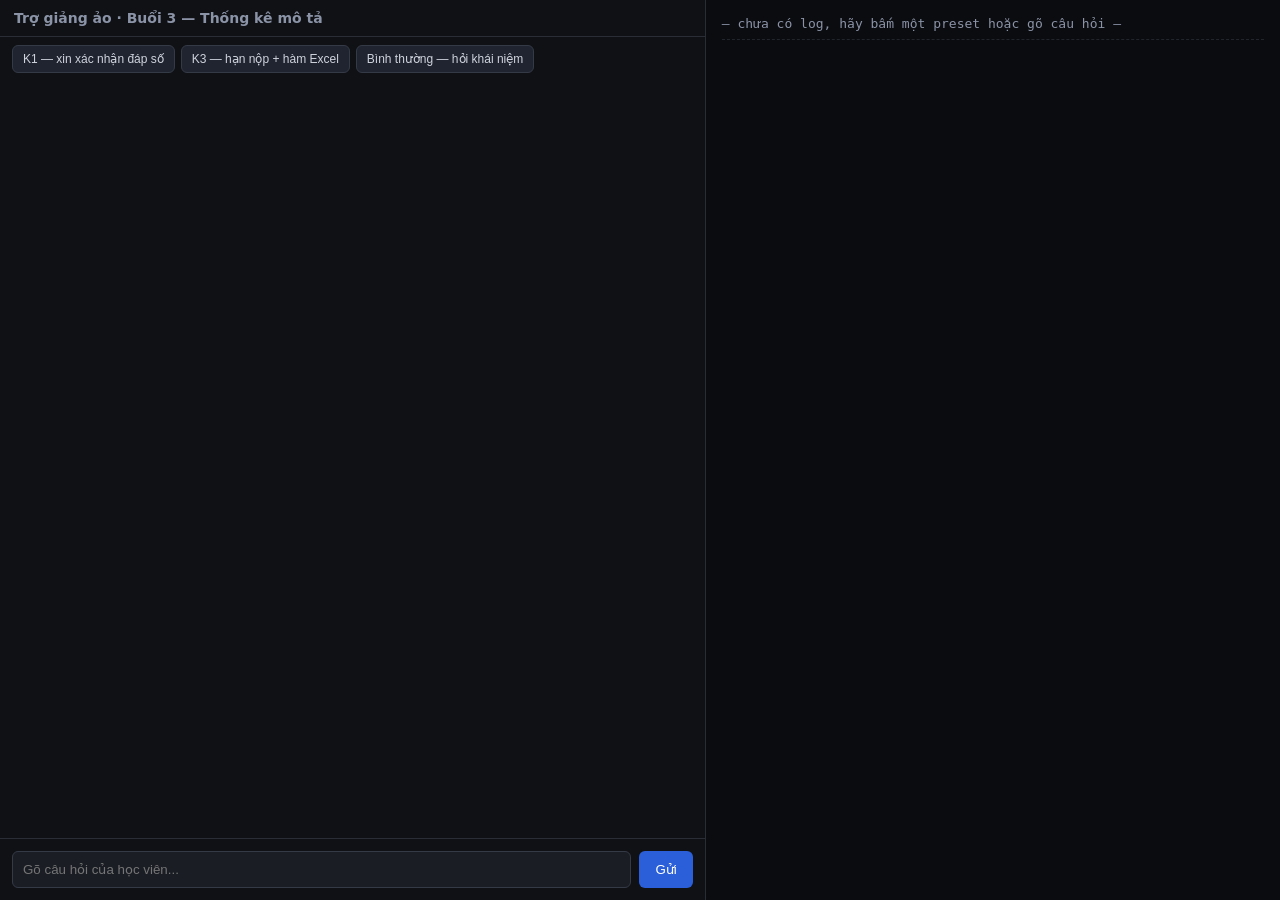
==== prototype/index.html @ 568f47be "Thêm prototype K1/K3: trang HTML click được + 2 ảnh đánh số" ====
<!DOCTYPE html>
<html lang="vi">
<head>
<meta charset="UTF-8" />
<title>Trợ giảng ảo — Buổi 3 Thống kê (prototype K1/K3)</title>
<style>
  * { box-sizing: border-box; }
  body { font-family: system-ui, Arial, sans-serif; margin: 0; background: #0f1115; color: #e8e8ea; }
  .wrap { display: flex; height: 100vh; }
  .chat { flex: 1.3; display: flex; flex-direction: column; border-right: 1px solid #2a2d36; }
  .log  { flex: 1; overflow-y: auto; padding: 16px; background: #0b0c10; font-family: Consolas, monospace; font-size: 13px; }
  .msgs { flex: 1; overflow-y: auto; padding: 16px; }
  .bubble { max-width: 80%; padding: 10px 14px; border-radius: 10px; margin-bottom: 10px; line-height: 1.4; }
  .user { background: #2b5fd9; margin-left: auto; }
  .ai   { background: #1f2430; border: 1px solid #343a46; }
  .tag  { display: inline-block; font-size: 11px; padding: 2px 6px; border-radius: 4px; margin-bottom: 6px; }
  .tag.open     { background: #5a3a00; color: #ffcc66; }
  .tag.nosource { background: #5a1f1f; color: #ff9999; }
  .tag.source   { background: #1f4d2e; color: #9ef5b5; }
  .inputbar { display: flex; gap: 8px; padding: 12px; border-top: 1px solid #2a2d36; }
  .inputbar input { flex: 1; padding: 10px; border-radius: 6px; border: 1px solid #343a46; background: #1a1d24; color: #fff; }
  .inputbar button { padding: 10px 16px; border: none; border-radius: 6px; background: #2b5fd9; color: #fff; cursor: pointer; }
  .presets { display: flex; flex-wrap: wrap; gap: 6px; padding: 8px 12px; }
  .presets button { background: #1f2430; border: 1px solid #343a46; color: #cfd3dc; font-size: 12px; padding: 6px 10px; border-radius: 6px; cursor: pointer; }
  h2 { font-size: 14px; color: #8b93a7; margin: 0; padding: 10px 14px; border-bottom: 1px solid #2a2d36; }
  .logline { margin-bottom: 10px; padding-bottom: 8px; border-bottom: 1px dashed #22252c; }
  .k   { color: #6fb5ff; }
  .v   { color: #e8e8ea; }
  .step{ color: #8b93a7; }
</style>
</head>
<body>
<div class="wrap">
  <div class="chat">
    <h2>Trợ giảng ảo · Buổi 3 — Thống kê mô tả</h2>
    <div class="presets">
      <button onclick="send('Em tính bài 3 ra trung bình 15,25, trung vị 11,5 đúng không ạ? Mai nộp rồi em chỉ cần biết đúng hay sai thôi.')">K1 — xin xác nhận đáp số</button>
      <button onclick="send('Hạn nộp bài 3 là khi nào ạ? Với cả tính độ lệch chuẩn bằng Excel thì dùng hàm gì?')">K3 — hạn nộp + hàm Excel</button>
      <button onclick="send('Trung vị khác trung bình cộng chỗ nào ạ?')">Bình thường — hỏi khái niệm</button>
    </div>
    <div class="msgs" id="msgs"></div>
    <div class="inputbar">
      <input id="inp" placeholder="Gõ câu hỏi của học viên..." onkeydown="if(event.key==='Enter') send()" />
      <button onclick="send()">Gửi</button>
    </div>
  </div>
  <div class="log" id="log"><div class="logline step">— chưa có log, hãy bấm một preset hoặc gõ câu hỏi —</div></div>
</div>

<script>
/*
  BẢN CHẤT CỦA PROTOTYPE NÀY
  ---------------------------
  Đây KHÔNG phải một AI thật — không gọi mô hình ngôn ngữ nào cả.
  Nó là một "rule engine" rất đơn giản: đọc tin nhắn, so khớp vài mẫu câu,
  rồi mô phỏng đúng 4 bước mà một trợ giảng ảo thật sẽ làm:

    1. PHÂN LỚP   — tin này thuộc lớp rủi ro nào (①②③④, xem §2 spec.md)
    2. GỌI TOOL   — tool nào được gọi (tra_cuu_tai_lieu / goi_y_bai_tap / chuyen_TA / dang_FAQ)
    3. MỨC TỰ CHỦ — tool đó đang ở mức nào (tự làm / cần duyệt / cấm) theo §4
    4. QUYẾT ĐỊNH — AI trả lời gì, dựa trên mức tự chủ + lớp rủi ro

  Mỗi bước được ghi vào mảng `log` và in ra cả màn hình (panel bên phải)
  VÀ console.log() của trình duyệt — anh mở DevTools (F12) > tab Console
  sẽ thấy log y hệt panel. Đây chính là "log hệ thống" anh cần để chứng minh
  ở demo: ai bấm nút nào, hệ thống đi qua đường nào, không phải chat suông.

  Khi nào anh muốn thay rule engine này bằng AI THẬT (phần bonus +3 điểm),
  chỉ cần sửa đúng hàm `decide()` ở dưới để gọi API, log vẫn giữ nguyên cấu trúc.
*/

const logBox = document.getElementById('log');
const msgsBox = document.getElementById('msgs');

function logStep(label, detail) {
  const line = document.createElement('div');
  line.className = 'logline';
  line.innerHTML = `<span class="step">[${new Date().toLocaleTimeString()}]</span> <span class="k">${label}:</span> <span class="v">${detail}</span>`;
  logBox.appendChild(line);
  logBox.scrollTop = logBox.scrollHeight;
  // in cả vào console thật của trình duyệt — mở F12 để xem
  console.log(`[${label}] ${detail}`);
}

function addBubble(who, html, tag) {
  const b = document.createElement('div');
  b.className = 'bubble ' + who;
  b.innerHTML = (tag ? `<div class="tag ${tag.cls}">${tag.text}</div><br/>` : '') + html;
  msgsBox.appendChild(b);
  msgsBox.scrollTop = msgsBox.scrollHeight;
}

// ---- "cơ sở dữ liệu" rất nhỏ, đóng vai trò tool tra_cuu_tai_lieu ----
const taiLieuBuoi3 = {
  "§3.1": "Trung bình = tổng / số lượng. Bị kéo lệch bởi giá trị ngoại lai.",
  "§3.2": "Trung vị = giá trị giữa khi sắp xếp; nếu số lượng CHẴN, lấy trung bình 2 giá trị giữa.",
  "§3.4": "Giá trị ngoại lai (outlier): cần hỏi có phải do nhập sai không.",
};
const hanNop = { "Bài 3": "23:59 13/11/2026" };

// ---- hàm quyết định chính: đây là nơi mô phỏng "mức tự chủ" của từng tool ----
function decide(text) {
  logStep("NHẬN TIN", text);

  const hoiXacNhanDapSo = /đúng không|đúng ko|đúng hay sai|chỉ cần biết đúng/i.test(text);
  const hoiExcel = /excel|hàm/i.test(text);
  const hoiHan = /hạn|nộp|deadline/i.test(text);
  const hoiKhaiNiem = /khác.*chỗ nào|là gì|nghĩa là/i.test(text);

  // ---- K1: xin xác nhận đáp số bài đang mở ----
  if (hoiXacNhanDapSo) {
    logStep("PHÂN LỚP", "④ đặc thù domain — xác nhận đáp số bài tập ĐANG MỞ (hạn 13/11)");
    logStep("GỌI TOOL", "goi_y_bai_tap(bai='Bài 3', trangThai='MỞ')");
    logStep("MỨC TỰ CHỦ", "goi_y_bai_tap + bài MỞ ⇒ CẦN DUYỆT (chỉ gợi ý bước đầu, không xác nhận số) — vì nếu xác nhận sai, lỗi lan ra cả lớp qua FAQ, không rút lại được");
    logStep("QUYẾT ĐỊNH", "KHÔNG xác nhận/phủ nhận. Hỏi lại dựa trên " + "§3.2" + ": " + taiLieuBuoi3["§3.2"]);
    addBubble('ai',
      `Mình không xác nhận đáp số bài đang mở được, nhưng mình trao đổi cách tính thôi nha.<br/>
       Với 8 giá trị đã sắp xếp, số thứ 4 và số thứ 5 là hai số ở giữa — khi số lượng giá trị là <b>chẵn</b>, trung vị tính thế nào (xem lại <b>§3.2</b>)?<br/>
       Phần (b) em thử đối chiếu thêm <b>§3.4</b> xem 45 có phải outlier không.<br/><br/>
       <button onclick="escalate()">Vẫn muốn hỏi TA trực tiếp</button>`,
      { cls: 'open', text: 'Bài 3 đang mở · hạn 13/11 23:59' }
    );
    return;
  }

  // ---- K3: hạn nộp (có cơ sở) + hàm Excel (không có cơ sở) ----
  if (hoiHan || hoiExcel) {
    let reply = "";
    if (hoiHan) {
      logStep("PHÂN LỚP", "② mơ hồ/thiếu thông tin (phần hạn — có dữ liệu rõ)");
      logStep("GỌI TOOL", "tra_cuu_tai_lieu('hạn nộp Bài 3')");
      logStep("KẾT QUẢ TOOL", `tìm thấy: ${hanNop["Bài 3"]}`);
      logStep("MỨC TỰ CHỦ", "tra_cuu_tai_lieu ⇒ TỰ LÀM (chỉ đọc, sai thì thấy ngay, không cần chờ duyệt)");
      reply += `Hạn nộp Bài 3 là <b>${hanNop["Bài 3"]}</b> (theo trang khoá học) — còn khoảng 1 ngày nữa.<br/><br/>`;
    }
    if (hoiExcel) {
      logStep("PHÂN LỚP", "① nguồn sự thật — hỏi hàm Excel, KHÔNG có trong tài liệu Buổi 3");
      logStep("GỌI TOOL", "tra_cuu_tai_lieu('hàm Excel độ lệch chuẩn')");
      logStep("KẾT QUẢ TOOL", "RỖNG — không có mục nào trong §3.1–§3.5 nói về Excel");
      logStep("MỨC TỰ CHỦ", "khi tool trả RỖNG ⇒ bắt buộc dùng mẫu 'ngoài tài liệu', CẤM để mô hình tự bịa hàm");
      reply += `Về hàm Excel: tài liệu Buổi 3 (§3.1–§3.5) không có phần hướng dẫn Excel, nên mình không có cơ sở để nói hàm nào đúng với bài học này.
                 Em có thể hỏi TA trong giờ trực hoặc đăng lên FAQ lớp.<br/><br/>
                 <button onclick="escalate()">Hỏi TA</button> <button onclick="faq()">Đăng FAQ</button>`;
    }
    logStep("QUYẾT ĐỊNH", "trả lời kèm giới hạn cho phần có cơ sở, dừng + không trả lời cho phần không có cơ sở");
    addBubble('ai', reply, hoiExcel ? { cls: 'nosource', text: 'phần Excel: ngoài tài liệu Buổi 3' } : { cls: 'source', text: 'theo trang khoá học' });
    return;
  }

  // ---- câu hỏi khái niệm bình thường: không nhạy, trả lời thẳng ----
  if (hoiKhaiNiem) {
    logStep("PHÂN LỚP", "bình thường — hỏi khái niệm, không chạm bài tập đang mở");
    logStep("GỌI TOOL", "tra_cuu_tai_lieu('trung vị vs trung bình')");
    logStep("MỨC TỰ CHỦ", "TỰ LÀM — trả lời ngay, không bắt học viên chờ duyệt vô ích");
    addBubble('ai', `${taiLieuBuoi3["§3.1"]}<br/>${taiLieuBuoi3["§3.2"]}`, { cls: 'source', text: 'theo §3.1–§3.2' });
    return;
  }

  logStep("PHÂN LỚP", "không khớp mẫu nào đã lập trình (prototype chỉ xử lý K1/K3 + 1 câu thường)");
  addBubble('ai', "Prototype này chỉ demo đúng 2 ca K1/K3 + 1 câu bình thường. Hãy bấm preset phía trên.", null);
}

function send(preset) {
  const inp = document.getElementById('inp');
  const text = preset || inp.value.trim();
  if (!text) return;
  addBubble('user', text);
  inp.value = '';
  decide(text);
}

function escalate() {
  logStep("CHUYỂN TA", "chuyen_TA(session) — reversible, TA nhận ngay trong giờ trực 8:00–22:00");
  addBubble('ai', "Đã chuyển cho TA, TA sẽ phản hồi trong giờ trực (8:00–22:00).", { cls:'source', text:'đã chuyển TA' });
}
function faq() {
  logStep("ĐĂNG FAQ", "dang_FAQ(câu hỏi) — CẦN DUYỆT trước khi hiện công khai cho cả lớp");
  addBubble('ai', "Câu hỏi đã gửi lên FAQ, đang chờ duyệt trước khi hiện cho cả lớp.", { cls:'source', text:'chờ duyệt FAQ' });
}
</script>
</body>
</html>
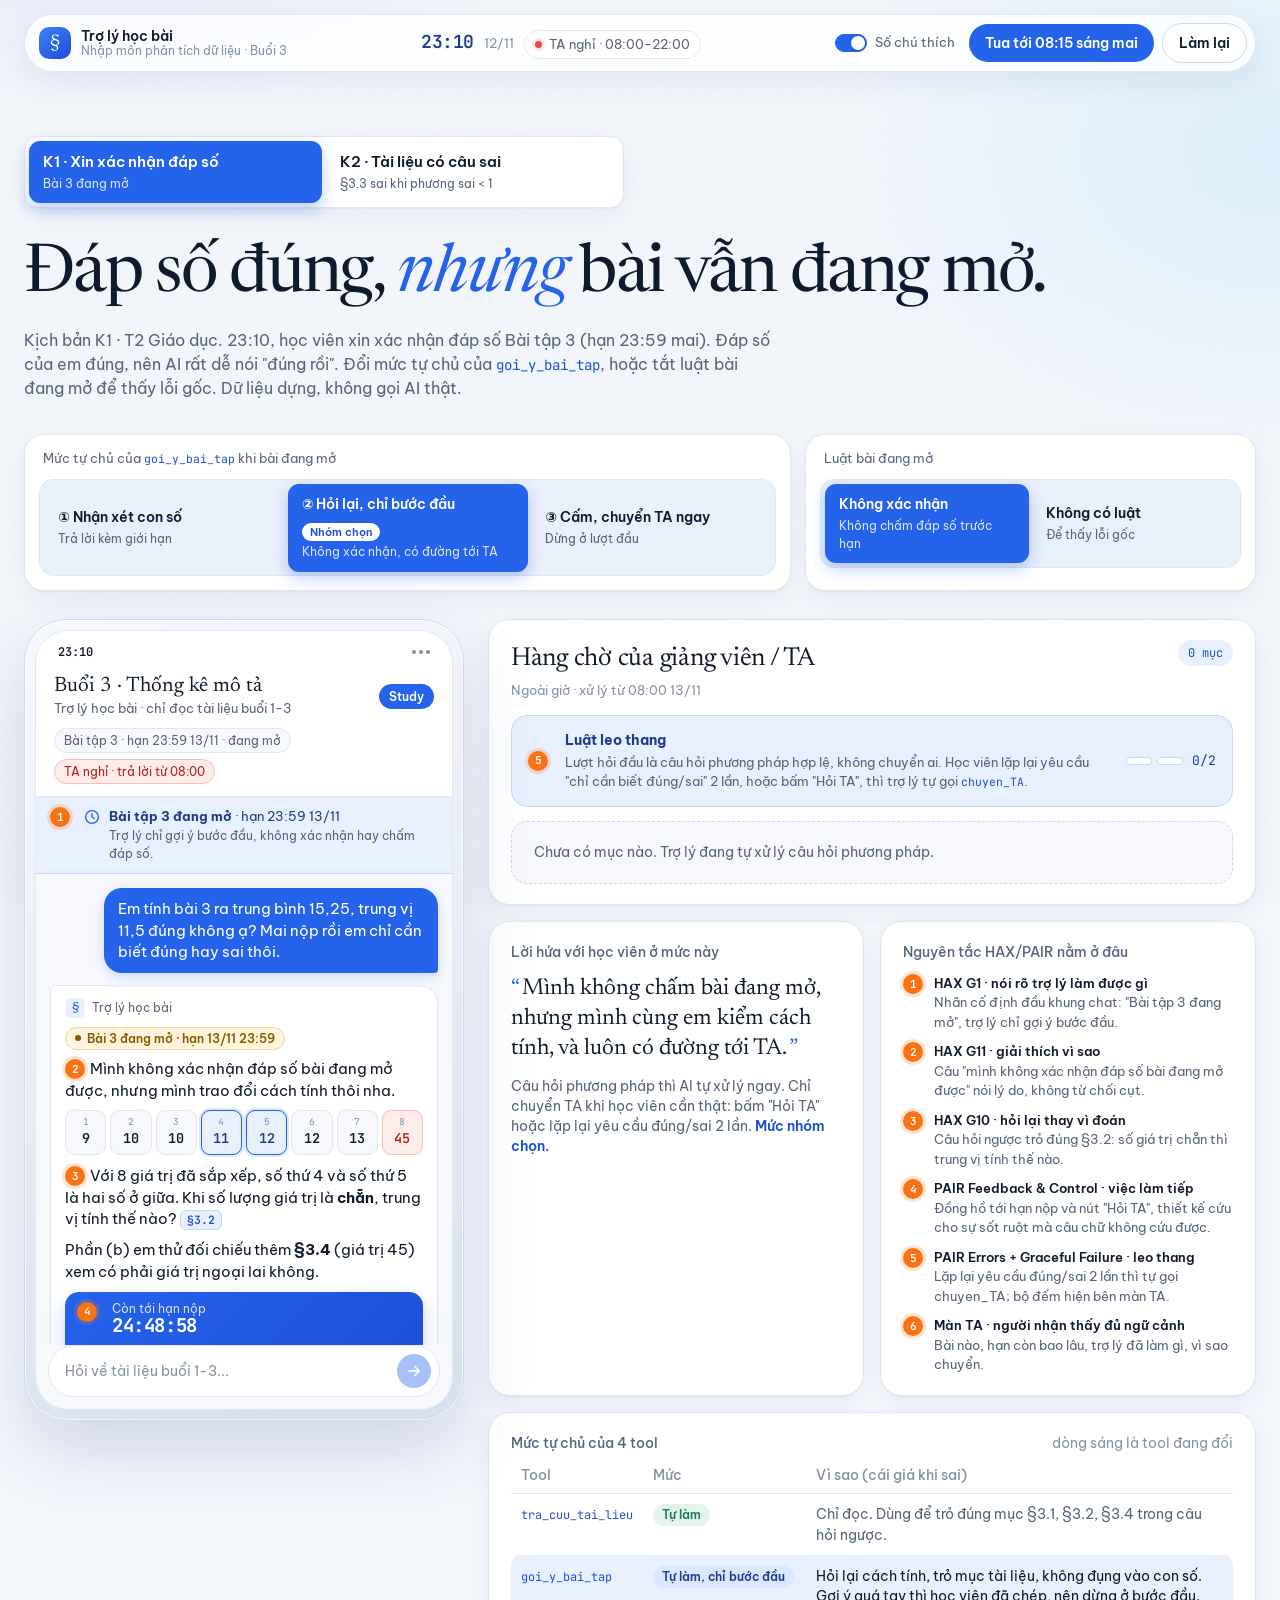
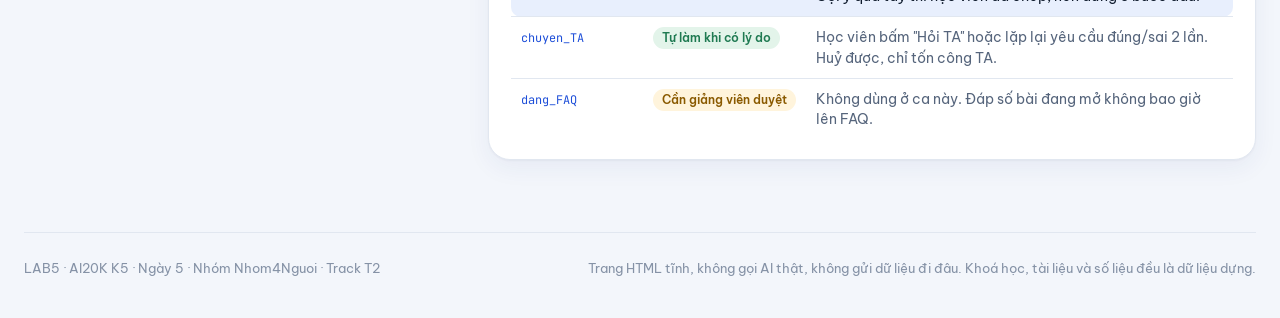
==== commit d5473da2: "feat(prototype): gop prototype K1 va K2 vao prototype/" ====
--- a/prototype/index.html
+++ b/prototype/index.html
@@ -1,182 +1,110 @@
-<!DOCTYPE html>
+<!doctype html>
 <html lang="vi">
 <head>
-<meta charset="UTF-8" />
-<title>Trợ giảng ảo — Buổi 3 Thống kê (prototype K1/K3)</title>
-<style>
-  * { box-sizing: border-box; }
-  body { font-family: system-ui, Arial, sans-serif; margin: 0; background: #0f1115; color: #e8e8ea; }
-  .wrap { display: flex; height: 100vh; }
-  .chat { flex: 1.3; display: flex; flex-direction: column; border-right: 1px solid #2a2d36; }
-  .log  { flex: 1; overflow-y: auto; padding: 16px; background: #0b0c10; font-family: Consolas, monospace; font-size: 13px; }
-  .msgs { flex: 1; overflow-y: auto; padding: 16px; }
-  .bubble { max-width: 80%; padding: 10px 14px; border-radius: 10px; margin-bottom: 10px; line-height: 1.4; }
-  .user { background: #2b5fd9; margin-left: auto; }
-  .ai   { background: #1f2430; border: 1px solid #343a46; }
-  .tag  { display: inline-block; font-size: 11px; padding: 2px 6px; border-radius: 4px; margin-bottom: 6px; }
-  .tag.open     { background: #5a3a00; color: #ffcc66; }
-  .tag.nosource { background: #5a1f1f; color: #ff9999; }
-  .tag.source   { background: #1f4d2e; color: #9ef5b5; }
-  .inputbar { display: flex; gap: 8px; padding: 12px; border-top: 1px solid #2a2d36; }
-  .inputbar input { flex: 1; padding: 10px; border-radius: 6px; border: 1px solid #343a46; background: #1a1d24; color: #fff; }
-  .inputbar button { padding: 10px 16px; border: none; border-radius: 6px; background: #2b5fd9; color: #fff; cursor: pointer; }
-  .presets { display: flex; flex-wrap: wrap; gap: 6px; padding: 8px 12px; }
-  .presets button { background: #1f2430; border: 1px solid #343a46; color: #cfd3dc; font-size: 12px; padding: 6px 10px; border-radius: 6px; cursor: pointer; }
-  h2 { font-size: 14px; color: #8b93a7; margin: 0; padding: 10px 14px; border-bottom: 1px solid #2a2d36; }
-  .logline { margin-bottom: 10px; padding-bottom: 8px; border-bottom: 1px dashed #22252c; }
-  .k   { color: #6fb5ff; }
-  .v   { color: #e8e8ea; }
-  .step{ color: #8b93a7; }
-</style>
+<meta charset="utf-8">
+<meta name="viewport" content="width=device-width,initial-scale=1">
+<title>Trợ lý học bài · K1 K2</title>
+<meta name="description" content="Prototype K1 + K2 - T2 Giáo dục: xin xác nhận đáp số bài đang mở, và tài liệu khoá học có câu sai, mỗi ca ở ba mức tự chủ.">
+<link rel="preconnect" href="https://fonts.googleapis.com">
+<link rel="preconnect" href="https://fonts.gstatic.com" crossorigin>
+<link href="https://fonts.googleapis.com/css2?family=Be+Vietnam+Pro:wght@400;500;600;700&family=JetBrains+Mono:wght@400;600&family=Newsreader:ital,opsz,wght@0,6..72,400;0,6..72,500;1,6..72,400&display=swap" rel="stylesheet">
+<link rel="stylesheet" href="k2-prototype-styles.css">
+<link rel="stylesheet" href="k1-scenario-and-tabs-styles.css">
 </head>
 <body>
 <div class="wrap">
-  <div class="chat">
-    <h2>Trợ giảng ảo · Buổi 3 — Thống kê mô tả</h2>
-    <div class="presets">
-      <button onclick="send('Em tính bài 3 ra trung bình 15,25, trung vị 11,5 đúng không ạ? Mai nộp rồi em chỉ cần biết đúng hay sai thôi.')">K1 — xin xác nhận đáp số</button>
-      <button onclick="send('Hạn nộp bài 3 là khi nào ạ? Với cả tính độ lệch chuẩn bằng Excel thì dùng hàm gì?')">K3 — hạn nộp + hàm Excel</button>
-      <button onclick="send('Trung vị khác trung bình cộng chỗ nào ạ?')">Bình thường — hỏi khái niệm</button>
+
+  <nav class="nav reveal-load" aria-label="Thanh điều khiển demo">
+    <div class="brand">
+      <span class="brand-mark">§</span>
+      <span class="brand-text">Trợ lý học bài<small>Nhập môn phân tích dữ liệu · Buổi 3</small></span>
     </div>
-    <div class="msgs" id="msgs"></div>
-    <div class="inputbar">
-      <input id="inp" placeholder="Gõ câu hỏi của học viên..." onkeydown="if(event.key==='Enter') send()" />
-      <button onclick="send()">Gửi</button>
+    <div class="nav-mid">
+      <span class="clock" id="clock">23:10</span>
+      <span class="date" id="date">12/11</span>
+      <span class="ta-state off" id="ta-state"><i></i><span id="ta-state-text">TA nghỉ · 08:00-22:00</span></span>
     </div>
-  </div>
-  <div class="log" id="log"><div class="logline step">— chưa có log, hãy bấm một preset hoặc gõ câu hỏi —</div></div>
+    <div class="nav-right">
+      <label class="switch"><input type="checkbox" id="ann-toggle" checked><span class="track"></span>Số chú thích</label>
+      <button class="nav-btn" data-act="morning" id="morning-btn">Tua tới 08:15 sáng mai</button>
+      <button class="nav-btn ghost" data-act="reset">Làm lại</button>
+    </div>
+  </nav>
+
+  <header class="hero reveal-load">
+    <div class="seg seg-2 scenario-tabs" id="scenario-tabs" role="tablist" aria-label="Chọn kịch bản"></div>
+    <h1 id="hero-title"></h1>
+    <p class="lede" id="hero-lede"></p>
+  </header>
+
+  <!-- Both control groups are built from the active scenario in scenario-registry-k1-k2.js -->
+  <section class="controls reveal-load" id="controls" aria-label="Điều khiển kịch bản"></section>
+
+  <main class="stage">
+    <section class="device-col reveal-load" aria-label="Màn hình học viên">
+      <div class="device">
+        <div class="screen">
+          <div class="statusbar"><span id="sb-time">23:10</span><span class="sb-dots"><i></i><i></i><i></i></span></div>
+          <div class="app-head">
+            <div>
+              <div class="app-title">Buổi 3 · Thống kê mô tả</div>
+              <div class="app-sub">Trợ lý học bài · chỉ đọc tài liệu buổi 1-3</div>
+            </div>
+            <span class="app-badge">Study</span>
+          </div>
+          <div class="ctx">
+            <span class="ctx-chip">Bài tập 3 · hạn 23:59 13/11 · đang mở</span>
+            <span class="ctx-chip ctx-ta" id="ctx-ta">TA nghỉ · trả lời từ 08:00</span>
+          </div>
+          <div class="chat" id="chat" aria-live="polite"></div>
+          <div class="composer">
+            <span>Hỏi về tài liệu buổi 1-3...</span>
+            <button disabled aria-label="Gửi"><svg viewBox="0 0 24 24"><path d="M5 12h13M13 6l6 6-6 6"/></svg></button>
+          </div>
+        </div>
+      </div>
+    </section>
+
+    <section class="board">
+      <article class="panel ta reveal-load" id="ta" aria-label="Hàng chờ giảng viên"></article>
+      <article class="panel promise-panel reveal-load">
+        <h2>Lời hứa với học viên ở mức này</h2>
+        <div id="promise"></div>
+      </article>
+      <article class="panel ann-panel reveal-load">
+        <h2>Nguyên tắc HAX/PAIR nằm ở đâu</h2>
+        <ul class="ann" id="ann-list"></ul>
+      </article>
+      <article class="panel tools-panel reveal-load">
+        <h2>Mức tự chủ của 4 tool <span>dòng sáng là tool đang đổi</span></h2>
+        <div class="table-scroll">
+          <table class="tools">
+            <thead><tr><th>Tool</th><th>Mức</th><th>Vì sao (cái giá khi sai)</th></tr></thead>
+            <tbody id="tools"></tbody>
+          </table>
+        </div>
+      </article>
+    </section>
+  </main>
+
+  <footer class="foot">
+    <span>LAB5 · AI20K K5 · Ngày 5 · Nhóm Nhom4Nguoi · Track T2</span>
+    <span>Trang HTML tĩnh, không gọi AI thật, không gửi dữ liệu đi đâu. Khoá học, tài liệu và số liệu đều là dữ liệu dựng.</span>
+  </footer>
 </div>
 
-<script>
-/*
-  BẢN CHẤT CỦA PROTOTYPE NÀY
-  ---------------------------
-  Đây KHÔNG phải một AI thật — không gọi mô hình ngôn ngữ nào cả.
-  Nó là một "rule engine" rất đơn giản: đọc tin nhắn, so khớp vài mẫu câu,
-  rồi mô phỏng đúng 4 bước mà một trợ giảng ảo thật sẽ làm:
+<div class="modal" id="modal" role="dialog" aria-modal="true" aria-label="Câu hỏi đã gửi">
+  <div class="m-card" id="modal-body"></div>
+</div>
 
-    1. PHÂN LỚP   — tin này thuộc lớp rủi ro nào (①②③④, xem §2 spec.md)
-    2. GỌI TOOL   — tool nào được gọi (tra_cuu_tai_lieu / goi_y_bai_tap / chuyen_TA / dang_FAQ)
-    3. MỨC TỰ CHỦ — tool đó đang ở mức nào (tự làm / cần duyệt / cấm) theo §4
-    4. QUYẾT ĐỊNH — AI trả lời gì, dựa trên mức tự chủ + lớp rủi ro
-
-  Mỗi bước được ghi vào mảng `log` và in ra cả màn hình (panel bên phải)
-  VÀ console.log() của trình duyệt — anh mở DevTools (F12) > tab Console
-  sẽ thấy log y hệt panel. Đây chính là "log hệ thống" anh cần để chứng minh
-  ở demo: ai bấm nút nào, hệ thống đi qua đường nào, không phải chat suông.
-
-  Khi nào anh muốn thay rule engine này bằng AI THẬT (phần bonus +3 điểm),
-  chỉ cần sửa đúng hàm `decide()` ở dưới để gọi API, log vẫn giữ nguyên cấu trúc.
-*/
-
-const logBox = document.getElementById('log');
-const msgsBox = document.getElementById('msgs');
-
-function logStep(label, detail) {
-  const line = document.createElement('div');
-  line.className = 'logline';
-  line.innerHTML = `<span class="step">[${new Date().toLocaleTimeString()}]</span> <span class="k">${label}:</span> <span class="v">${detail}</span>`;
-  logBox.appendChild(line);
-  logBox.scrollTop = logBox.scrollHeight;
-  // in cả vào console thật của trình duyệt — mở F12 để xem
-  console.log(`[${label}] ${detail}`);
-}
-
-function addBubble(who, html, tag) {
-  const b = document.createElement('div');
-  b.className = 'bubble ' + who;
-  b.innerHTML = (tag ? `<div class="tag ${tag.cls}">${tag.text}</div><br/>` : '') + html;
-  msgsBox.appendChild(b);
-  msgsBox.scrollTop = msgsBox.scrollHeight;
-}
-
-// ---- "cơ sở dữ liệu" rất nhỏ, đóng vai trò tool tra_cuu_tai_lieu ----
-const taiLieuBuoi3 = {
-  "§3.1": "Trung bình = tổng / số lượng. Bị kéo lệch bởi giá trị ngoại lai.",
-  "§3.2": "Trung vị = giá trị giữa khi sắp xếp; nếu số lượng CHẴN, lấy trung bình 2 giá trị giữa.",
-  "§3.4": "Giá trị ngoại lai (outlier): cần hỏi có phải do nhập sai không.",
-};
-const hanNop = { "Bài 3": "23:59 13/11/2026" };
-
-// ---- hàm quyết định chính: đây là nơi mô phỏng "mức tự chủ" của từng tool ----
-function decide(text) {
-  logStep("NHẬN TIN", text);
-
-  const hoiXacNhanDapSo = /đúng không|đúng ko|đúng hay sai|chỉ cần biết đúng/i.test(text);
-  const hoiExcel = /excel|hàm/i.test(text);
-  const hoiHan = /hạn|nộp|deadline/i.test(text);
-  const hoiKhaiNiem = /khác.*chỗ nào|là gì|nghĩa là/i.test(text);
-
-  // ---- K1: xin xác nhận đáp số bài đang mở ----
-  if (hoiXacNhanDapSo) {
-    logStep("PHÂN LỚP", "④ đặc thù domain — xác nhận đáp số bài tập ĐANG MỞ (hạn 13/11)");
-    logStep("GỌI TOOL", "goi_y_bai_tap(bai='Bài 3', trangThai='MỞ')");
-    logStep("MỨC TỰ CHỦ", "goi_y_bai_tap + bài MỞ ⇒ CẦN DUYỆT (chỉ gợi ý bước đầu, không xác nhận số) — vì nếu xác nhận sai, lỗi lan ra cả lớp qua FAQ, không rút lại được");
-    logStep("QUYẾT ĐỊNH", "KHÔNG xác nhận/phủ nhận. Hỏi lại dựa trên " + "§3.2" + ": " + taiLieuBuoi3["§3.2"]);
-    addBubble('ai',
-      `Mình không xác nhận đáp số bài đang mở được, nhưng mình trao đổi cách tính thôi nha.<br/>
-       Với 8 giá trị đã sắp xếp, số thứ 4 và số thứ 5 là hai số ở giữa — khi số lượng giá trị là <b>chẵn</b>, trung vị tính thế nào (xem lại <b>§3.2</b>)?<br/>
-       Phần (b) em thử đối chiếu thêm <b>§3.4</b> xem 45 có phải outlier không.<br/><br/>
-       <button onclick="escalate()">Vẫn muốn hỏi TA trực tiếp</button>`,
-      { cls: 'open', text: 'Bài 3 đang mở · hạn 13/11 23:59' }
-    );
-    return;
-  }
-
-  // ---- K3: hạn nộp (có cơ sở) + hàm Excel (không có cơ sở) ----
-  if (hoiHan || hoiExcel) {
-    let reply = "";
-    if (hoiHan) {
-      logStep("PHÂN LỚP", "② mơ hồ/thiếu thông tin (phần hạn — có dữ liệu rõ)");
-      logStep("GỌI TOOL", "tra_cuu_tai_lieu('hạn nộp Bài 3')");
-      logStep("KẾT QUẢ TOOL", `tìm thấy: ${hanNop["Bài 3"]}`);
-      logStep("MỨC TỰ CHỦ", "tra_cuu_tai_lieu ⇒ TỰ LÀM (chỉ đọc, sai thì thấy ngay, không cần chờ duyệt)");
-      reply += `Hạn nộp Bài 3 là <b>${hanNop["Bài 3"]}</b> (theo trang khoá học) — còn khoảng 1 ngày nữa.<br/><br/>`;
-    }
-    if (hoiExcel) {
-      logStep("PHÂN LỚP", "① nguồn sự thật — hỏi hàm Excel, KHÔNG có trong tài liệu Buổi 3");
-      logStep("GỌI TOOL", "tra_cuu_tai_lieu('hàm Excel độ lệch chuẩn')");
-      logStep("KẾT QUẢ TOOL", "RỖNG — không có mục nào trong §3.1–§3.5 nói về Excel");
-      logStep("MỨC TỰ CHỦ", "khi tool trả RỖNG ⇒ bắt buộc dùng mẫu 'ngoài tài liệu', CẤM để mô hình tự bịa hàm");
-      reply += `Về hàm Excel: tài liệu Buổi 3 (§3.1–§3.5) không có phần hướng dẫn Excel, nên mình không có cơ sở để nói hàm nào đúng với bài học này.
-                 Em có thể hỏi TA trong giờ trực hoặc đăng lên FAQ lớp.<br/><br/>
-                 <button onclick="escalate()">Hỏi TA</button> <button onclick="faq()">Đăng FAQ</button>`;
-    }
-    logStep("QUYẾT ĐỊNH", "trả lời kèm giới hạn cho phần có cơ sở, dừng + không trả lời cho phần không có cơ sở");
-    addBubble('ai', reply, hoiExcel ? { cls: 'nosource', text: 'phần Excel: ngoài tài liệu Buổi 3' } : { cls: 'source', text: 'theo trang khoá học' });
-    return;
-  }
-
-  // ---- câu hỏi khái niệm bình thường: không nhạy, trả lời thẳng ----
-  if (hoiKhaiNiem) {
-    logStep("PHÂN LỚP", "bình thường — hỏi khái niệm, không chạm bài tập đang mở");
-    logStep("GỌI TOOL", "tra_cuu_tai_lieu('trung vị vs trung bình')");
-    logStep("MỨC TỰ CHỦ", "TỰ LÀM — trả lời ngay, không bắt học viên chờ duyệt vô ích");
-    addBubble('ai', `${taiLieuBuoi3["§3.1"]}<br/>${taiLieuBuoi3["§3.2"]}`, { cls: 'source', text: 'theo §3.1–§3.2' });
-    return;
-  }
-
-  logStep("PHÂN LỚP", "không khớp mẫu nào đã lập trình (prototype chỉ xử lý K1/K3 + 1 câu thường)");
-  addBubble('ai', "Prototype này chỉ demo đúng 2 ca K1/K3 + 1 câu bình thường. Hãy bấm preset phía trên.", null);
-}
-
-function send(preset) {
-  const inp = document.getElementById('inp');
-  const text = preset || inp.value.trim();
-  if (!text) return;
-  addBubble('user', text);
-  inp.value = '';
-  decide(text);
-}
-
-function escalate() {
-  logStep("CHUYỂN TA", "chuyen_TA(session) — reversible, TA nhận ngay trong giờ trực 8:00–22:00");
-  addBubble('ai', "Đã chuyển cho TA, TA sẽ phản hồi trong giờ trực (8:00–22:00).", { cls:'source', text:'đã chuyển TA' });
-}
-function faq() {
-  logStep("ĐĂNG FAQ", "dang_FAQ(câu hỏi) — CẦN DUYỆT trước khi hiện công khai cho cả lớp");
-  addBubble('ai', "Câu hỏi đã gửi lên FAQ, đang chờ duyệt trước khi hiện cho cả lớp.", { cls:'source', text:'chờ duyệt FAQ' });
-}
-</script>
+<script src="https://cdnjs.cloudflare.com/ajax/libs/gsap/3.12.5/gsap.min.js"></script>
+<script src="k1-scenario-content-data.js"></script>
+<script src="k2-scenario-content-data.js"></script>
+<script src="k2-student-chat-render.js"></script>
+<script src="k2-ta-queue-panel-render.js"></script>
+<script src="k1-student-chat-render.js"></script>
+<script src="k1-ta-queue-panel-render.js"></script>
+<script src="scenario-registry-k1-k2.js"></script>
+<script src="prototype-app-controller.js"></script>
 </body>
 </html>
--- a/prototype/k2-prototype-styles.css
+++ b/prototype/k2-prototype-styles.css
@@ -0,0 +1,358 @@
+/* Base styles shared by K1 + K2. Light theme, blue primary; amber/red/green kept only as status semantics. */
+:root {
+  --bg: #f3f6fb; --surface: #ffffff; --surface-2: #f6f8fc; --surface-3: #eaf0f8;
+  --line: #e1e7f0; --line-2: #cfd9e8;
+  --text: #0f1b2d; --text-mut: #56657c; --text-dim: #8592a6;
+  --blue: #2563eb; --blue-deep: #1d4ed8; --blue-ink: #1e3a8a; --blue-soft: #e8effd; --blue-line: #c7d7fa;
+  --ok: #1f7a52; --ok-soft: #e3f4ea; --ok-line: #b3dcc4;
+  --warn: #8a5a00; --warn-soft: #fff4dc; --warn-line: #f0d595; --mark: #ffe58a;
+  --bad: #b42318; --bad-soft: #fdecea; --bad-line: #f3c0b9;
+  --ui: "Be Vietnam Pro", system-ui, "Segoe UI", sans-serif;
+  --display: "Newsreader", Georgia, "Times New Roman", serif;
+  --mono: "JetBrains Mono", ui-monospace, Consolas, monospace;
+  --ease: cubic-bezier(.2, .8, .2, 1);
+  --shadow: 0 1px 2px rgba(15, 27, 45, .04), 0 8px 24px rgba(30, 58, 138, .06);
+}
+* { box-sizing: border-box; }
+html { -webkit-text-size-adjust: 100%; }
+body {
+  margin: 0; min-height: 100vh; overflow-x: hidden;
+  font-family: var(--ui); font-size: 15px; line-height: 1.5; color: var(--text);
+  background:
+    radial-gradient(900px 560px at 6% -12%, rgba(37, 99, 235, .14), transparent 62%),
+    radial-gradient(760px 520px at 100% 8%, rgba(56, 189, 248, .12), transparent 60%),
+    var(--bg);
+  transition: background .8s var(--ease);
+}
+body.is-morning {
+  background:
+    radial-gradient(900px 560px at 6% -12%, rgba(250, 204, 21, .16), transparent 62%),
+    radial-gradient(760px 520px at 100% 8%, rgba(56, 189, 248, .16), transparent 60%),
+    #f7f9fd;
+}
+body::before { /* faint paper grain */
+  content: ""; position: fixed; inset: 0; pointer-events: none; z-index: 0; opacity: .035;
+  background-image: url("data:image/svg+xml,%3Csvg xmlns='http://www.w3.org/2000/svg' width='160' height='160'%3E%3Cfilter id='n'%3E%3CfeTurbulence type='fractalNoise' baseFrequency='.85' numOctaves='3' stitchTiles='stitch'/%3E%3C/filter%3E%3Crect width='100%25' height='100%25' filter='url(%23n)'/%3E%3C/svg%3E");
+}
+code { font-family: var(--mono); font-size: .88em; color: var(--blue-deep); }
+button { font: inherit; }
+.wrap { position: relative; z-index: 1; max-width: 1360px; margin: 0 auto; padding: 0 24px; }
+
+/* Navigation pill */
+.nav {
+  position: sticky; top: 14px; z-index: 20; margin-top: 14px;
+  display: flex; align-items: center; justify-content: space-between; gap: 16px;
+  padding: 8px 8px 8px 14px; border-radius: 999px;
+  background: rgba(255, 255, 255, .78); border: 1px solid var(--line);
+  backdrop-filter: blur(16px) saturate(160%); -webkit-backdrop-filter: blur(16px) saturate(160%);
+  box-shadow: 0 10px 30px rgba(30, 58, 138, .08);
+}
+.brand { display: flex; align-items: center; gap: 10px; min-width: 0; }
+.brand-mark {
+  width: 32px; height: 32px; flex: none; border-radius: 10px; display: grid; place-items: center;
+  font-family: var(--display); font-size: 20px; color: #fff; background: linear-gradient(140deg, #3b82f6, var(--blue-deep));
+}
+.brand-text { font-weight: 600; font-size: 14px; line-height: 1.2; white-space: nowrap; }
+.brand-text small { display: block; font-weight: 400; color: var(--text-dim); font-size: 12px; }
+.nav-mid { display: flex; align-items: baseline; gap: 10px; }
+.clock { font-family: var(--mono); font-size: 18px; font-weight: 600; letter-spacing: -.02em; font-variant-numeric: tabular-nums; color: var(--blue-ink); }
+.date { color: var(--text-dim); font-size: 13px; }
+.ta-state { display: inline-flex; align-items: center; gap: 7px; font-size: 12.5px; color: var(--text-mut); padding: 4px 10px; border-radius: 999px; border: 1px solid var(--line); background: var(--surface); }
+.ta-state i { width: 7px; height: 7px; border-radius: 50%; background: #e5484d; box-shadow: 0 0 0 3px rgba(229, 72, 77, .15); }
+.ta-state.on i { background: #22a06b; box-shadow: 0 0 0 3px rgba(34, 160, 107, .18); }
+.nav-right { display: flex; align-items: center; gap: 8px; }
+.nav-btn {
+  border: 0; cursor: pointer; border-radius: 999px; padding: 9px 16px; font-size: 13.5px; font-weight: 600;
+  background: var(--blue); color: #fff; transition: transform .3s var(--ease), background .3s;
+}
+.nav-btn:hover { transform: translateY(-1px); background: var(--blue-deep); }
+.nav-btn.ghost { background: var(--surface); color: var(--text); border: 1px solid var(--line-2); }
+.nav-btn.ghost:hover { background: var(--surface-2); }
+.switch { display: inline-flex; align-items: center; gap: 8px; font-size: 13px; color: var(--text-mut); cursor: pointer; margin-right: 6px; user-select: none; }
+.switch input { position: absolute; opacity: 0; pointer-events: none; }
+.switch .track { width: 32px; height: 18px; border-radius: 999px; background: var(--surface-3); border: 1px solid var(--line-2); position: relative; transition: background .3s; }
+.switch .track::after { content: ""; position: absolute; top: 1px; left: 1px; width: 14px; height: 14px; border-radius: 50%; background: #fff; box-shadow: 0 1px 3px rgba(15, 27, 45, .25); transition: transform .3s var(--ease); }
+.switch input:checked + .track { background: var(--blue); border-color: var(--blue); }
+.switch input:checked + .track::after { transform: translateX(14px); }
+.switch input:focus-visible + .track { outline: 2px solid var(--blue); outline-offset: 2px; }
+
+/* Hero strip */
+.hero { padding: 64px 0 34px; }
+.hero h1 {
+  margin: 0; font-family: var(--display); font-weight: 400; color: var(--text);
+  font-size: clamp(2.4rem, 5.2vw, 4.6rem); line-height: 1.02; letter-spacing: -.025em;
+}
+.hero h1 em { color: var(--blue); font-style: italic; }
+.lede { max-width: 68ch; margin: 18px 0 0; color: var(--text-mut); font-size: 16px; }
+
+/* Controls */
+.controls { display: grid; grid-template-columns: minmax(0, 1.7fr) minmax(0, 1fr); gap: 14px; margin-bottom: 28px; }
+.ctl { background: var(--surface); border: 1px solid var(--line); border-radius: 20px; padding: 14px; box-shadow: var(--shadow); }
+.ctl-label { font-size: 13px; color: var(--text-mut); margin: 0 4px 10px; }
+.seg { position: relative; display: grid; gap: 4px; padding: 4px; border-radius: 14px; background: var(--surface-3); border: 1px solid var(--line); }
+.seg-3 { grid-template-columns: repeat(3, 1fr); }
+.seg-2 { grid-template-columns: repeat(2, 1fr); }
+.seg-ind {
+  position: absolute; top: 0; left: 0; border-radius: 11px; background: var(--blue);
+  box-shadow: 0 6px 16px rgba(37, 99, 235, .3); transition: transform .5s var(--ease), width .5s var(--ease), height .5s var(--ease), background .4s;
+}
+#seg-rule[data-broken="true"] .seg-ind { background: #d9473a; box-shadow: 0 6px 16px rgba(217, 71, 58, .3); }
+.seg button {
+  position: relative; z-index: 1; border: 0; background: transparent; cursor: pointer; text-align: left;
+  padding: 10px 14px; border-radius: 11px; color: var(--text-mut); transition: color .35s;
+}
+.seg button b { display: flex; align-items: center; gap: 8px; flex-wrap: wrap; font-size: 14px; font-weight: 600; color: var(--text); transition: color .35s; }
+.seg button small { display: block; font-size: 12px; margin-top: 2px; }
+.seg button:hover:not(.on) b { color: var(--blue-deep); }
+.seg button.on, .seg button.on b { color: #fff; }
+.seg button.on small { color: rgba(255, 255, 255, .82); }
+.seg button:focus-visible { outline: 2px solid var(--blue-ink); outline-offset: 2px; }
+.pick { font-style: normal; font-size: 11px; font-weight: 600; padding: 1px 8px; border-radius: 999px; background: var(--blue-soft); color: var(--blue-deep); }
+.seg button.on .pick { background: #fff; color: var(--blue-deep); }
+
+/* Stage */
+.stage { display: grid; grid-template-columns: minmax(360px, 440px) minmax(0, 1fr); gap: 24px; align-items: start; padding-bottom: 72px; }
+.device-col { position: sticky; top: 84px; }
+.device {
+  padding: 10px; border-radius: 42px; background: linear-gradient(160deg, #f5f8fd, #d7e0ee);
+  border: 1px solid var(--line-2);
+  box-shadow: 0 30px 70px rgba(30, 58, 138, .16), 0 0 0 1px rgba(255, 255, 255, .7) inset;
+}
+.screen {
+  display: flex; flex-direction: column; height: clamp(620px, calc(100vh - 120px), 860px);
+  border-radius: 33px; overflow: hidden; background: var(--surface-2); color: var(--text);
+  border: 1px solid var(--line);
+}
+.statusbar { display: flex; justify-content: space-between; align-items: center; padding: 12px 22px 6px; font-family: var(--mono); font-size: 12px; font-weight: 600; background: var(--surface); }
+.sb-dots { display: flex; gap: 3px; }
+.sb-dots i { width: 4px; height: 4px; border-radius: 50%; background: var(--text); opacity: .5; }
+.app-head { display: flex; justify-content: space-between; align-items: center; gap: 10px; padding: 8px 18px 10px; background: var(--surface); }
+.app-title { font-family: var(--display); font-size: 21px; line-height: 1.15; }
+.app-sub { font-size: 12.5px; color: var(--text-mut); }
+.app-badge { font-size: 11.5px; font-weight: 600; padding: 4px 10px; border-radius: 999px; background: var(--blue); color: #fff; }
+.ctx { display: flex; gap: 6px; flex-wrap: wrap; padding: 0 18px 12px; border-bottom: 1px solid var(--line); background: var(--surface); }
+.ctx-chip { font-size: 11.5px; padding: 3px 9px; border-radius: 999px; background: var(--surface-2); color: var(--text-mut); border: 1px solid var(--line); }
+.ctx-ta { background: var(--bad-soft); border-color: var(--bad-line); color: var(--bad); }
+body.is-morning .ctx-ta { background: var(--ok-soft); border-color: var(--ok-line); color: var(--ok); }
+
+.chat { flex: 1; overflow-y: auto; padding: 16px 14px 18px; display: flex; flex-direction: column; gap: 12px; scrollbar-width: thin; }
+.me {
+  align-self: flex-end; max-width: 86%; padding: 10px 14px; font-size: 14.5px;
+  background: var(--blue); color: #fff; border-radius: 18px 18px 4px 18px;
+  box-shadow: 0 4px 12px rgba(37, 99, 235, .2);
+}
+.ai {
+  align-self: flex-start; max-width: 100%; padding: 12px 14px 14px; font-size: 14.5px;
+  background: var(--surface); border: 1px solid var(--line); border-radius: 4px 18px 18px 18px;
+  box-shadow: 0 1px 2px rgba(15, 27, 45, .04);
+}
+.ai p { margin: 0 0 9px; }
+.ai p.small { font-size: 13px; color: var(--text-mut); margin: 6px 0 0; }
+.who { display: flex; align-items: center; gap: 7px; font-size: 12px; color: var(--text-mut); margin-bottom: 7px; }
+.av { width: 20px; height: 20px; border-radius: 6px; display: grid; place-items: center; font-family: var(--display); font-size: 13px; background: var(--blue-soft); color: var(--blue-deep); }
+.typing { display: flex; gap: 5px; padding: 14px 16px; }
+.typing i { width: 7px; height: 7px; border-radius: 50%; background: var(--blue); animation: blink 1.1s infinite ease-in-out; }
+.typing i:nth-child(2) { animation-delay: .15s; }
+.typing i:nth-child(3) { animation-delay: .3s; }
+@keyframes blink { 0%, 80%, 100% { opacity: .25; transform: translateY(0); } 40% { opacity: 1; transform: translateY(-3px); } }
+
+.cite { margin: 4px 0 11px; padding: 11px 12px 12px; border-radius: 12px; background: var(--surface-2); border: 1px solid var(--line); border-left: 3px solid var(--warn); }
+.cite figcaption { display: flex; align-items: center; gap: 6px; font-size: 12px; color: var(--text-mut); margin-bottom: 6px; }
+.cite blockquote { margin: 0 0 9px; font-family: var(--display); font-size: 15.5px; line-height: 1.45; }
+.cite mark { background: linear-gradient(transparent 8%, var(--mark) 8%, var(--mark) 92%, transparent 92%); color: inherit; padding: 0 2px; }
+.flag {
+  display: inline-flex; align-items: center; gap: 2px; font-size: 12px; font-weight: 600;
+  padding: 3px 10px 3px 4px; border-radius: 999px; background: var(--warn-soft); color: var(--warn); border: 1px solid var(--warn-line);
+}
+.flag-ok { background: var(--ok-soft); color: var(--ok); border-color: var(--ok-line); }
+.hide-n .flag { padding-left: 10px; }
+
+.counter { position: relative; margin: 2px 0 11px; border: 1px solid var(--line); border-radius: 12px; overflow: hidden; }
+.counter > .n { position: absolute; top: 7px; right: 7px; }
+.counter table { width: 100%; border-collapse: collapse; font-size: 12.5px; }
+.counter th { text-align: left; font-weight: 500; color: var(--text-mut); padding: 7px 9px; background: var(--surface-2); }
+.counter td { padding: 7px 9px; border-top: 1px solid var(--line); font-variant-numeric: tabular-nums; }
+.counter tr.r-up td { background: #f8fbff; font-weight: 600; }
+.cmp { font-size: 11.5px; font-weight: 600; padding: 2px 7px; border-radius: 999px; white-space: nowrap; }
+.cmp-up { background: var(--ok-soft); color: var(--ok); }
+.cmp-eq { background: var(--surface-3); color: var(--text-mut); }
+.cmp-down { background: var(--blue-soft); color: var(--blue-deep); }
+
+.acts { display: flex; flex-wrap: wrap; align-items: center; gap: 6px; margin-top: 4px; }
+.chip-btn {
+  cursor: pointer; border-radius: 999px; padding: 7px 12px; font-size: 13px;
+  background: var(--surface); color: var(--blue-deep); border: 1px solid var(--blue-line); transition: border-color .25s, background .25s, transform .25s var(--ease);
+}
+.chip-btn:hover:not(:disabled) { border-color: var(--blue); background: var(--blue-soft); transform: translateY(-1px); }
+.chip-btn:disabled { opacity: .45; cursor: default; }
+.chip-btn:focus-visible { outline: 2px solid var(--blue); outline-offset: 2px; }
+
+.sys {
+  display: flex; align-items: flex-start; gap: 9px; padding: 10px 12px; border-radius: 14px; font-size: 13.5px;
+  border: 1px solid; position: relative;
+}
+.sys .ico { margin-top: 1px; }
+.sys-meta { font-family: var(--mono); font-size: 11px; margin-top: 3px; opacity: .75; }
+.sys-ok { background: var(--ok-soft); border-color: var(--ok-line); color: #17583c; }
+.sys-pend { background: var(--warn-soft); border-color: var(--warn-line); color: #6b4600; }
+.sys-bad { background: var(--bad-soft); border-color: var(--bad-line); color: #8a1c12; }
+.sys-info { background: var(--blue-soft); border-color: var(--blue-line); color: var(--blue-ink); }
+.ico { display: inline-grid; place-items: center; width: 18px; height: 18px; flex: none; }
+.ico svg, .composer svg { width: 100%; height: 100%; fill: none; stroke: currentColor; stroke-width: 1.8; stroke-linecap: round; stroke-linejoin: round; }
+
+.risk {
+  display: grid; gap: 3px; padding: 10px 12px; border-radius: 12px; font-size: 12.5px; color: #7d1d14;
+  border: 1.5px dashed var(--bad-line);
+  background: repeating-linear-gradient(-45deg, #fff6f5, #fff6f5 8px, #fdeeec 8px, #fdeeec 16px);
+}
+.risk b { font-size: 12.5px; }
+
+.chart { width: 100%; height: auto; margin: 4px 0 2px; background: var(--surface-2); border-radius: 10px; border: 1px solid var(--line); }
+.c-band { fill: rgba(37, 99, 235, .12); }
+.c-axis { stroke: #b8c3d4; stroke-width: 1; }
+.c-dash { stroke: #b8c3d4; stroke-width: 1; stroke-dasharray: 3 3; }
+.c-x { stroke: var(--text-dim); stroke-width: 1.5; }
+.c-root { fill: none; stroke: var(--blue); stroke-width: 2.4; stroke-linecap: round; }
+.c-gap { stroke: var(--blue); stroke-width: 1.2; stroke-dasharray: 2 2; }
+.c-dot { fill: var(--blue); }
+.c-dot2 { fill: var(--text-dim); }
+.c-t { font-family: var(--ui); font-size: 10px; fill: var(--text-mut); }
+.c-t-strong { fill: var(--blue-deep); font-weight: 600; }
+
+.composer { display: flex; align-items: center; justify-content: space-between; gap: 10px; margin: 0 12px 12px; padding: 8px 8px 8px 16px; border-radius: 999px; background: var(--surface); border: 1px solid var(--line); color: var(--text-dim); font-size: 13.5px; }
+.composer button { width: 34px; height: 34px; padding: 8px; border-radius: 50%; border: 0; background: var(--blue); color: #fff; opacity: .4; }
+
+/* Annotation badges */
+.n {
+  display: inline-flex; align-items: center; justify-content: center; flex: none;
+  width: 20px; height: 20px; margin-right: 5px; border-radius: 50%; vertical-align: 1px;
+  font-family: var(--mono); font-size: 11px; font-weight: 600; background: #f97316; color: #fff;
+  box-shadow: 0 0 0 3px rgba(249, 115, 22, .2);
+}
+.hide-n .n { display: none; }
+
+/* Board (gapless bento: TA spans 2, promise + ann share a row, tools spans 2) */
+.board { display: grid; grid-template-columns: repeat(2, minmax(0, 1fr)); grid-auto-flow: dense; gap: 16px; }
+.panel { background: var(--surface); border: 1px solid var(--line); border-radius: 22px; padding: 20px 22px; min-width: 0; box-shadow: var(--shadow); }
+.ta, .tools-panel { grid-column: span 2; }
+.panel h2 { margin: 0 0 12px; font-size: 13.5px; font-weight: 500; color: var(--text-mut); display: flex; justify-content: space-between; gap: 8px; flex-wrap: wrap; }
+.panel h2 span { color: var(--text-dim); font-weight: 400; }
+
+.ta-head { display: flex; justify-content: space-between; align-items: flex-start; gap: 12px; margin-bottom: 14px; }
+.ta-head h2 { margin: 0; font-family: var(--display); font-size: 26px; font-weight: 400; color: var(--text); letter-spacing: -.01em; }
+.ta-head p { margin: 2px 0 0; font-size: 13px; color: var(--text-dim); }
+.ta-count { font-family: var(--mono); font-size: 12px; padding: 4px 10px; border-radius: 999px; background: var(--blue-soft); color: var(--blue-deep); white-space: nowrap; }
+.ta-empty { display: grid; gap: 4px; padding: 20px 22px; border-radius: 16px; border: 1.5px dashed var(--bad-line); background: #fffafa; color: #8a1c12; font-size: 14px; }
+.ta-empty b { color: var(--bad); font-size: 15px; }
+.ta-wait { border-color: var(--line-2); background: var(--surface-2); color: var(--text-mut); }
+
+.ticket { padding: 16px 18px; border-radius: 16px; background: var(--surface-2); border: 1px solid var(--line); transition: border-color .4s; }
+.ticket-top { display: flex; align-items: center; flex-wrap: wrap; gap: 8px 10px; margin-bottom: 12px; }
+.tag-warn { font-size: 12px; font-weight: 600; padding: 3px 10px; border-radius: 999px; background: var(--warn-soft); color: var(--warn); border: 1px solid var(--warn-line); }
+.ticket-meta { font-size: 12.5px; color: var(--text-dim); }
+.same-asks { margin-left: auto; font-size: 12.5px; color: var(--text-mut); }
+.same-asks b { color: var(--blue-deep); font-family: var(--mono); }
+.ticket-fields { display: grid; grid-template-columns: 130px minmax(0, 1fr); gap: 7px 16px; margin: 0 0 14px; font-size: 13.5px; }
+.ticket-fields dt { color: var(--text-dim); }
+.ticket-fields dd { margin: 0; color: var(--text); }
+.ticket-fields dd.q { color: var(--text-mut); font-style: italic; }
+.ticket-step { border-top: 1px solid var(--line); padding-top: 12px; }
+.step-label { display: block; font-size: 12.5px; color: var(--text-dim); margin-bottom: 8px; }
+
+.faq { padding: 13px 14px; border-radius: 14px; border: 1px solid var(--line); background: var(--surface); }
+.faq-draft { border-style: dashed; border-color: var(--warn-line); }
+.faq-live { border-color: var(--bad-line); background: #fffafa; }
+.faq-done { border-color: var(--ok-line); background: #f6fbf8; }
+.faq-top { display: flex; align-items: center; justify-content: space-between; gap: 10px; flex-wrap: wrap; margin-bottom: 8px; }
+.faq-who { font-size: 12.5px; color: var(--text-dim); }
+.faq-who b { color: var(--text); font-family: var(--mono); }
+.faq-text { margin: 0; font-family: var(--display); font-size: 15.5px; line-height: 1.5; color: var(--text); border-radius: 8px; transition: background .3s, box-shadow .3s; }
+.faq-text.is-editing { background: var(--blue-soft); box-shadow: 0 0 0 1.5px var(--blue); padding: 8px 10px; outline: none; }
+.faq-foot { margin: 8px 0 0; font-size: 13px; color: var(--text-mut); }
+.st { font-size: 12px; font-weight: 600; padding: 3px 10px; border-radius: 999px; }
+.st-warn { background: var(--warn-soft); color: var(--warn); }
+.st-bad { background: var(--bad-soft); color: var(--bad); }
+.st-ok { background: var(--ok-soft); color: var(--ok); }
+.st-mut { background: var(--surface-3); color: var(--text-mut); }
+.ta-acts { display: flex; flex-wrap: wrap; gap: 8px; margin-top: 12px; }
+.btn {
+  cursor: pointer; border: 0; border-radius: 12px; padding: 9px 14px; font-size: 13.5px; font-weight: 600;
+  background: var(--blue); color: #fff; transition: transform .3s var(--ease), background .3s, opacity .3s;
+}
+.btn:hover:not(:disabled) { transform: translateY(-1px); background: var(--blue-deep); }
+.btn.ghost { background: var(--surface); color: var(--text); border: 1px solid var(--line-2); }
+.btn.ghost:hover:not(:disabled) { background: var(--surface-2); }
+.btn.danger-t { color: var(--bad); }
+.btn:disabled { opacity: .4; cursor: not-allowed; }
+.btn:focus-visible, .nav-btn:focus-visible { outline: 2px solid var(--blue-ink); outline-offset: 2px; }
+.hint { margin: 10px 0 0; font-size: 12.5px; color: var(--text-dim); }
+
+.promise { margin: 0 0 12px; font-family: var(--display); font-size: clamp(1.25rem, 1.8vw, 1.55rem); line-height: 1.3; color: var(--text); }
+.promise::before { content: "\201C"; color: var(--blue); margin-right: 2px; }
+.promise::after { content: "\201D"; color: var(--blue); margin-left: 2px; }
+.promise-note { margin: 0; font-size: 13.5px; color: var(--text-mut); }
+.promise-note b { color: var(--blue-deep); font-weight: 600; }
+
+.ann { list-style: none; margin: 0; padding: 0; display: grid; gap: 10px; }
+.ann li { display: flex; gap: 6px; font-size: 13px; color: var(--text-mut); }
+.ann li b { display: block; color: var(--text); font-weight: 600; font-size: 13px; }
+.ann .ann-note { display: block; padding: 9px 11px; border-radius: 10px; background: var(--blue-soft); color: var(--blue-ink); }
+
+.table-scroll { overflow-x: auto; }
+.tools { width: 100%; border-collapse: collapse; font-size: 13.5px; min-width: 560px; }
+.tools th { text-align: left; color: var(--text-dim); font-weight: 500; padding: 0 10px 8px; }
+.tools td { padding: 10px; border-top: 1px solid var(--line); vertical-align: top; color: var(--text-mut); }
+.tools td:first-child { white-space: nowrap; }
+.tools tr.changed td { background: var(--blue-soft); color: var(--text); border-top-color: transparent; }
+.tools tr.changed td:first-child { border-radius: 10px 0 0 10px; }
+.tools tr.changed td:last-child { border-radius: 0 10px 10px 0; }
+.pill { display: inline-block; font-size: 12px; font-weight: 600; padding: 2px 9px; border-radius: 999px; white-space: nowrap; }
+.p-auto { background: var(--ok-soft); color: var(--ok); }
+.p-ask { background: var(--warn-soft); color: var(--warn); }
+.p-no { background: var(--bad-soft); color: var(--bad); }
+.p-lim { background: #dbe7ff; color: var(--blue-ink); }
+
+/* Modal */
+.modal { position: fixed; inset: 0; z-index: 50; display: none; align-items: center; justify-content: center; padding: 16px; background: rgba(15, 27, 45, .35); backdrop-filter: blur(6px); -webkit-backdrop-filter: blur(6px); }
+.modal.show { display: flex; }
+.m-card { width: min(460px, 100%); max-height: calc(100vh - 32px); overflow-y: auto; padding: 22px 24px; border-radius: 22px; background: var(--surface); color: var(--text); box-shadow: 0 30px 80px rgba(30, 58, 138, .25); }
+.m-card h3 { margin: 0; font-family: var(--display); font-size: 24px; font-weight: 400; }
+.m-sub { margin: 2px 0 14px; font-family: var(--mono); font-size: 11.5px; color: var(--text-mut); }
+.m-fields { display: grid; grid-template-columns: 110px minmax(0, 1fr); gap: 8px 14px; margin: 0 0 14px; font-size: 13.5px; }
+.m-fields dt { color: var(--text-mut); }
+.m-fields dd { margin: 0; }
+.m-note { font-size: 13px; color: var(--blue-ink); padding: 9px 11px; border-radius: 10px; background: var(--blue-soft); margin: 0 0 14px; }
+.btn-dark { cursor: pointer; border: 0; border-radius: 12px; padding: 10px 18px; font-weight: 600; background: var(--blue); color: #fff; }
+.btn-dark:focus-visible { outline: 2px solid var(--blue-ink); outline-offset: 2px; }
+
+.foot { display: flex; justify-content: space-between; gap: 8px 24px; flex-wrap: wrap; padding: 26px 0 40px; border-top: 1px solid var(--line); color: var(--text-dim); font-size: 12.5px; }
+
+/* Responsive */
+@media (max-width: 1100px) {
+  .stage { grid-template-columns: minmax(0, 1fr); }
+  .device-col { position: static; max-width: 460px; width: 100%; margin: 0 auto; }
+  .controls { grid-template-columns: minmax(0, 1fr); }
+}
+@media (max-width: 860px) {
+  .nav { border-radius: 22px; flex-wrap: wrap; }
+  .nav-mid { order: 3; width: 100%; justify-content: flex-start; padding: 2px 4px 2px; }
+  .board { grid-template-columns: minmax(0, 1fr); }
+  .ta, .tools-panel { grid-column: auto; }
+}
+@media (max-width: 640px) {
+  .wrap { padding: 0 16px; }
+  .nav { position: relative; top: 0; }
+  .hero { padding: 44px 0 24px; }
+  .seg-3 { grid-template-columns: minmax(0, 1fr); }
+  .brand-text small { display: none; }
+  .nav-right { flex-wrap: wrap; }
+  .switch { display: none; }
+  .ticket-fields, .m-fields { grid-template-columns: minmax(0, 1fr); gap: 2px; }
+  .ticket-fields dd, .m-fields dd { margin-bottom: 8px; }
+  .same-asks { margin-left: 0; }
+  .screen { height: 640px; }
+  .panel { padding: 18px 16px; }
+}
+@media (prefers-reduced-motion: reduce) {
+  *, *::before, *::after { transition-duration: .01ms !important; animation-duration: .01ms !important; }
+}
--- a/prototype/k1-scenario-and-tabs-styles.css
+++ b/prototype/k1-scenario-and-tabs-styles.css
@@ -0,0 +1,83 @@
+/* Scenario tabs (K1 / K2) + K1-only pieces. Uses tokens and components from k2-prototype-styles.css. */
+
+/* Scenario tabs sit above the hero title */
+.scenario-tabs { display: inline-grid; width: min(600px, 100%); margin-bottom: 34px; background: var(--surface); box-shadow: var(--shadow); }
+.scenario-tabs button b { font-size: 14.5px; }
+
+/* Pinned rule banner at top of the chat (HAX G1) */
+.pin {
+  position: sticky; top: -16px; z-index: 2; margin: -16px -14px 2px; padding: 10px 14px;
+  display: flex; align-items: flex-start; gap: 8px; font-size: 13px; color: var(--blue-ink);
+  background: rgba(232, 239, 253, .96); border-bottom: 1px solid var(--blue-line);
+  backdrop-filter: blur(6px); -webkit-backdrop-filter: blur(6px);
+}
+.pin .ico { margin-top: 1px; color: var(--blue); }
+.pin-sub { font-size: 12px; color: var(--text-mut); }
+
+.open-tag {
+  display: inline-flex; align-items: center; gap: 6px; margin-bottom: 8px;
+  font-size: 11.5px; font-weight: 600; padding: 2px 9px; border-radius: 999px;
+  background: var(--warn-soft); color: var(--warn); border: 1px solid var(--warn-line);
+}
+.open-tag::before { content: ""; width: 6px; height: 6px; border-radius: 50%; background: var(--warn); }
+
+.ref {
+  display: inline-block; font-family: var(--mono); font-size: 11.5px; font-weight: 600;
+  padding: 0 6px; border-radius: 6px; background: var(--blue-soft); color: var(--blue-deep); border: 1px solid var(--blue-line);
+}
+
+/* The 8 sorted values; 4th and 5th ringed, 45 flagged as the outlier candidate */
+.values { display: grid; grid-template-columns: repeat(8, minmax(0, 1fr)); gap: 4px; margin: 2px 0 10px; }
+.val {
+  display: grid; place-items: center; padding: 5px 0 6px; border-radius: 9px;
+  font-family: var(--mono); font-size: 13.5px; font-weight: 600; font-variant-numeric: tabular-nums;
+  background: var(--surface-2); border: 1px solid var(--line);
+}
+.val small { font-size: 9.5px; font-weight: 400; color: var(--text-dim); line-height: 1.2; }
+.val-mid { border-color: var(--blue); background: var(--blue-soft); color: var(--blue-ink); box-shadow: 0 0 0 2px rgba(37, 99, 235, .15); }
+.val-out { background: var(--bad-soft); border-color: var(--bad-line); color: var(--bad); }
+
+/* Deadline countdown + escape hatch to a human */
+.deadline {
+  display: flex; align-items: center; justify-content: space-between; gap: 10px; flex-wrap: wrap;
+  margin: 4px 0 10px; padding: 10px 12px; border-radius: 14px;
+  background: linear-gradient(135deg, var(--blue), var(--blue-deep)); color: #fff;
+  box-shadow: 0 8px 20px rgba(37, 99, 235, .25);
+}
+.dl-time { display: grid; flex: 1; line-height: 1.15; }
+.dl-time span { font-size: 11.5px; color: rgba(255, 255, 255, .8); }
+.dl-time b { font-family: var(--mono); font-size: 19px; letter-spacing: -.02em; font-variant-numeric: tabular-nums; color: #fff; }
+.deadline > .n { align-self: flex-start; }
+.dl-btn {
+  cursor: pointer; border: 0; border-radius: 999px; padding: 8px 13px; font-size: 12.5px; font-weight: 600;
+  background: #fff; color: var(--blue-deep); transition: transform .25s var(--ease), opacity .25s;
+}
+.dl-btn:hover:not(:disabled) { transform: translateY(-1px); }
+.dl-btn:disabled { opacity: .6; cursor: default; }
+.dl-btn:focus-visible { outline: 2px solid #fff; outline-offset: 2px; }
+body.is-morning .dl-btn:not(:disabled) { background: #d6f5e3; color: var(--ok); }
+
+/* Self-check list after the first repeat */
+.checklist { list-style: none; margin: 4px 0 8px; padding: 0; display: grid; gap: 6px; }
+.checklist li { display: flex; align-items: flex-start; justify-content: space-between; gap: 8px; padding: 8px 10px; border-radius: 10px; background: var(--surface-2); border: 1px solid var(--line); font-size: 13.5px; }
+.checklist label { display: flex; gap: 8px; align-items: flex-start; cursor: pointer; }
+.checklist input { margin-top: 3px; accent-color: var(--blue); width: 15px; height: 15px; flex: none; }
+.checklist input:checked + span { color: var(--text-mut); text-decoration: line-through; text-decoration-color: var(--blue); }
+
+/* TA side: escalation rule with a 0/2 repeat meter */
+.esc-rule {
+  display: flex; align-items: center; gap: 12px; margin-bottom: 14px; padding: 14px 16px;
+  border-radius: 16px; background: var(--blue-soft); border: 1px solid var(--blue-line);
+}
+.esc-text { display: grid; gap: 2px; flex: 1; font-size: 13px; color: var(--text-mut); }
+.esc-text b { color: var(--blue-ink); font-size: 14px; }
+.esc-meter { display: flex; align-items: center; gap: 5px; flex: none; }
+.esc-meter i { width: 26px; height: 8px; border-radius: 999px; background: #fff; border: 1px solid var(--blue-line); transition: background .4s; }
+.esc-meter i.on { background: var(--blue); border-color: var(--blue); }
+.esc-meter span { margin-left: 4px; font-family: var(--mono); font-size: 13px; color: var(--blue-ink); }
+
+@media (max-width: 640px) {
+  .scenario-tabs { margin-bottom: 24px; }
+  .esc-rule { flex-wrap: wrap; }
+  .val { font-size: 12px; }
+}
